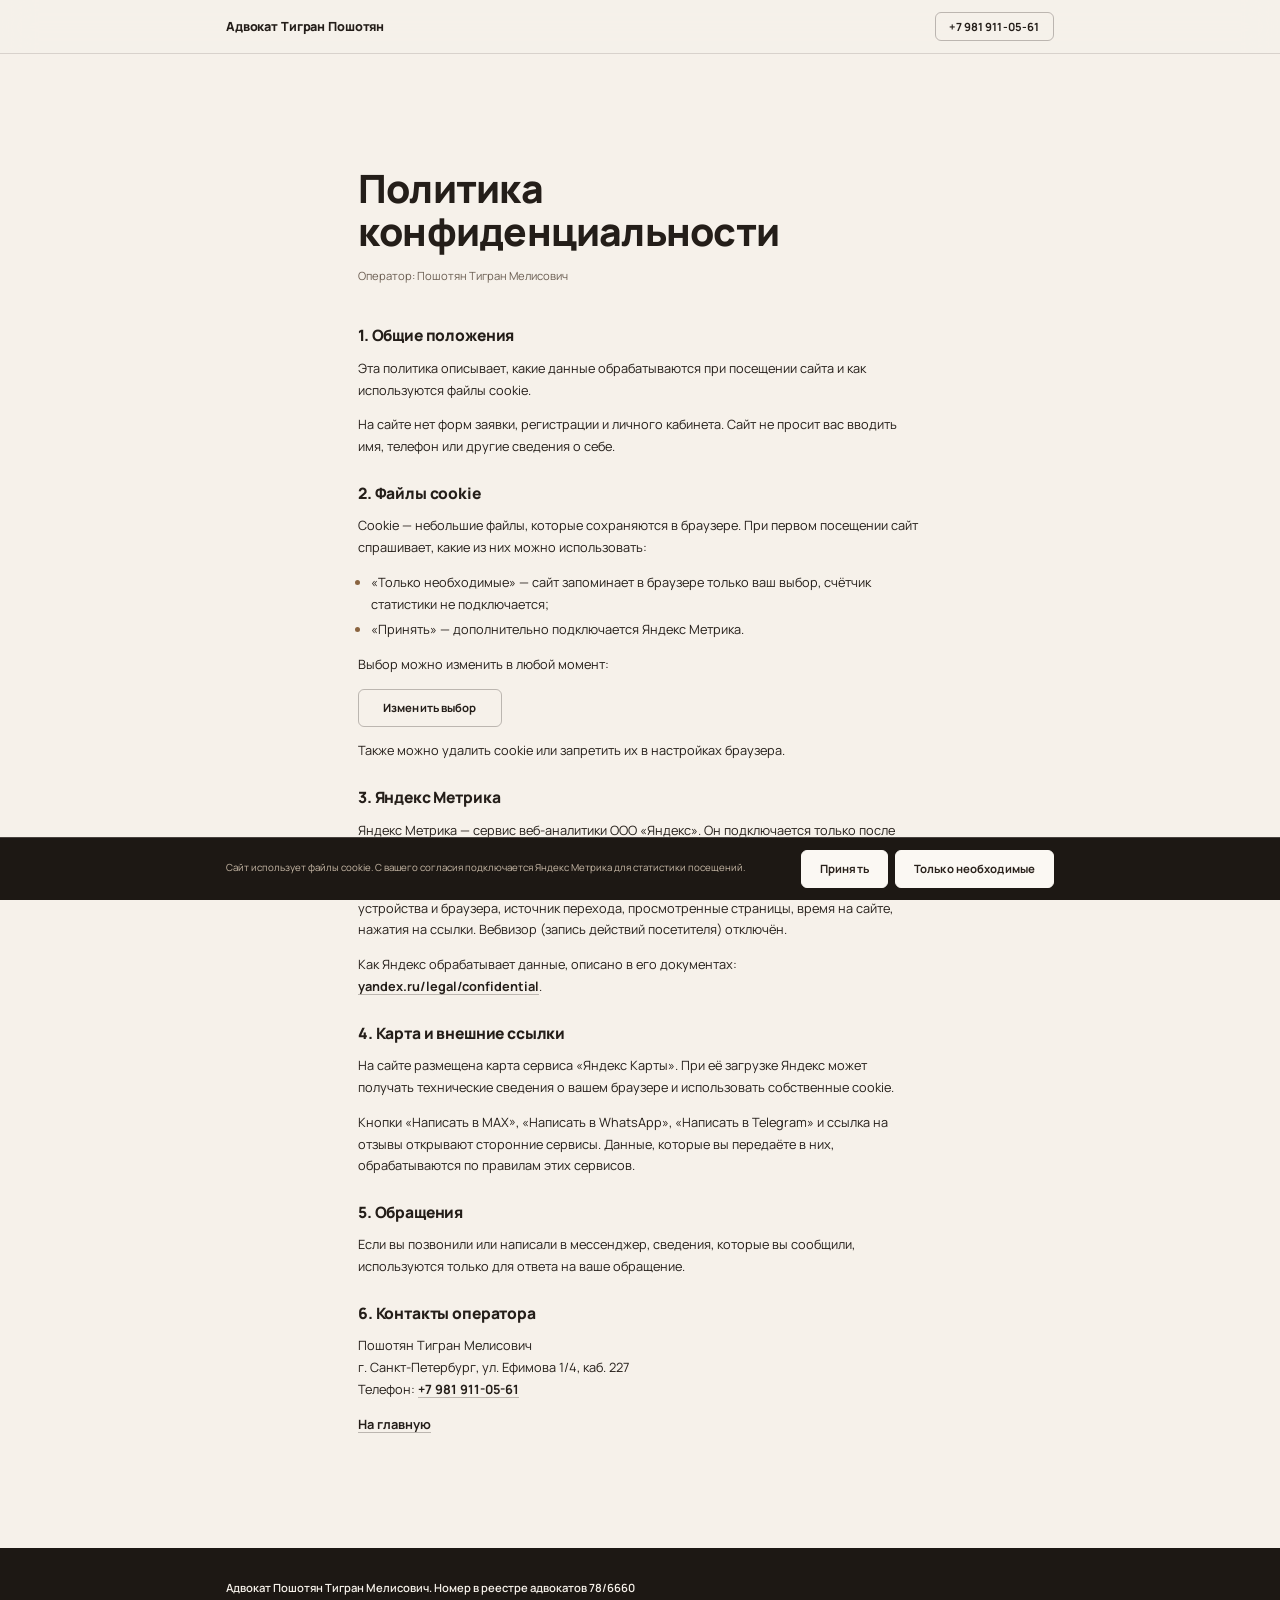
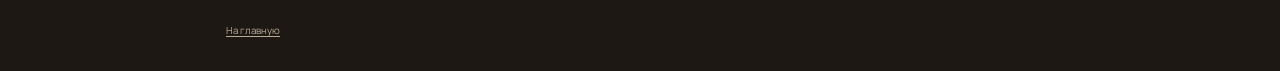
==== policy.html @ 23b0e8f7 "Prepare Poshotyan site preview" ====
<!DOCTYPE html>
<html lang="ru">
<head>
<meta charset="utf-8">
<meta name="viewport" content="width=device-width, initial-scale=1">
<title>Политика конфиденциальности — адвокат Тигран Пошотян</title>
<meta name="description" content="Политика конфиденциальности сайта адвоката Пошотяна Тиграна Мелисовича: файлы cookie и Яндекс Метрика.">
<!-- TODO: превью. Перед публикацией удалить строку с noindex -->
<meta name="robots" content="noindex">
<!-- TODO: заменить DOMAIN на реальный домен -->
<link rel="canonical" href="https://DOMAIN/policy.html">
<meta name="theme-color" content="#f6f1ea">
<meta name="format-detection" content="telephone=no">
<link rel="icon" href="favicon.svg" type="image/svg+xml">
<link rel="preload" href="fonts/manrope-cyrillic.woff2" as="font" type="font/woff2" crossorigin>
<link rel="stylesheet" href="css/style.css">
</head>
<body>

<header class="header">
  <div class="container header__inner">
    <a class="header__brand" href="index.html">Адвокат Тигран Пошотян</a>
    <a class="btn btn--ghost header__phone" href="tel:+79819110561">+7 981 911-05-61</a>
  </div>
</header>

<main class="section theme-light legal-page">
  <div class="container container--narrow">
    <h1>Политика конфиденциальности</h1>
    <p class="legal__meta">Оператор: Пошотян Тигран Мелисович</p>

    <div class="legal">
      <h2>1. Общие положения</h2>
      <p>Эта политика описывает, какие данные обрабатываются при посещении сайта и как используются файлы cookie.</p>
      <p>На сайте нет форм заявки, регистрации и личного кабинета. Сайт не просит вас вводить имя, телефон или другие сведения о себе.</p>

      <h2>2. Файлы cookie</h2>
      <p>Cookie&nbsp;— небольшие файлы, которые сохраняются в браузере. При первом посещении сайт спрашивает, какие из них можно использовать:</p>
      <ul class="legal__list">
        <li>«Только необходимые»&nbsp;— сайт запоминает в браузере только ваш выбор, счётчик статистики не подключается;</li>
        <li>«Принять»&nbsp;— дополнительно подключается Яндекс Метрика.</li>
      </ul>
      <p>Выбор можно изменить в любой момент:</p>
      <p><button class="btn btn--ghost" type="button" data-cookie-reset>Изменить выбор</button></p>
      <p>Также можно удалить cookie или запретить их в настройках браузера.</p>

      <h2>3. Яндекс Метрика</h2>
      <p>Яндекс Метрика&nbsp;— сервис веб-аналитики ООО «Яндекс». Он подключается только после нажатия кнопки «Принять» и нужен для статистики посещений сайта.</p>
      <p>Метрика использует cookie и получает обезличенные сведения о посещении: IP-адрес, тип устройства и браузера, источник перехода, просмотренные страницы, время на сайте, нажатия на ссылки. Вебвизор (запись действий посетителя) отключён.</p>
      <p>Как Яндекс обрабатывает данные, описано в его документах: <a class="link" href="https://yandex.ru/legal/confidential/" target="_blank" rel="noopener">yandex.ru/legal/confidential</a>.</p>

      <h2>4. Карта и внешние ссылки</h2>
      <p>На сайте размещена карта сервиса «Яндекс Карты». При её загрузке Яндекс может получать технические сведения о вашем браузере и использовать собственные cookie.</p>
      <p>Кнопки «Написать в MAX», «Написать в WhatsApp», «Написать в Telegram» и ссылка на отзывы открывают сторонние сервисы. Данные, которые вы передаёте в них, обрабатываются по правилам этих сервисов.</p>

      <h2>5. Обращения</h2>
      <p>Если вы позвонили или написали в мессенджер, сведения, которые вы сообщили, используются только для ответа на ваше обращение.</p>

      <h2>6. Контакты оператора</h2>
      <p>Пошотян Тигран Мелисович<br>
      г. Санкт-Петербург, ул. Ефимова 1/4, каб. 227<br>
      Телефон: <a class="link" href="tel:+79819110561">+7 981 911-05-61</a></p>

      <p><a class="link" href="index.html">На главную</a></p>
    </div>
  </div>
</main>

<footer class="footer">
  <div class="container footer__inner">
    <p class="footer__name">Адвокат Пошотян Тигран Мелисович. Номер в реестре адвокатов 78/6660</p>
    <p class="footer__legal"><a href="index.html">На главную</a></p>
  </div>
</footer>

<div class="cookie" id="cookie" role="region" aria-label="Файлы cookie" hidden>
  <div class="container cookie__inner">
    <p class="cookie__text">Сайт использует файлы cookie. С вашего согласия подключается Яндекс Метрика для статистики посещений.</p>
    <div class="cookie__actions">
      <button class="btn btn--primary cookie__btn" type="button" data-cookie="all">Принять</button>
      <button class="btn btn--primary cookie__btn" type="button" data-cookie="necessary">Только необходимые</button>
    </div>
  </div>
</div>

<script src="js/main.js" defer></script>
</body>
</html>
---- css/style.css ----
/* ============================================================
   Адвокат Пошотян Т. М. — одностраничный лендинг
   Схема: светлая и тёплая, под фото — кремовый фон, тёплый
   тёмно-коричневый акцент. Тёмные — только полоса консультации,
   подвал и плашка cookie.
   Порядок файла: 0. шрифт · 1. переменные · 2. сброс
   3. типографика · 4. layout и темы · 5. компоненты · 6. медиазапросы
   Анимаций нет: движение только на hover.
   ============================================================ */

/* ---------- 0. Шрифт (локальный, без внешнего CDN) ----------
   Manrope переменный 300–800. Подмножества по unicode-range:
   браузер скачает только нужные (кириллица + латиница). */
@font-face {
  font-family: 'Manrope';
  font-style: normal;
  font-weight: 300 800;
  font-display: swap;
  src: url('../fonts/manrope-cyrillic.woff2') format('woff2');
  unicode-range: U+0301, U+0400-045F, U+0490-0491, U+04B0-04B1, U+2116;
}
@font-face {
  font-family: 'Manrope';
  font-style: normal;
  font-weight: 300 800;
  font-display: swap;
  src: url('../fonts/manrope-cyrillic-ext.woff2') format('woff2');
  unicode-range: U+0460-052F, U+1C80-1C8A, U+20B4, U+2DE0-2DFF, U+A640-A69F, U+FE2E-FE2F;
}
@font-face {
  font-family: 'Manrope';
  font-style: normal;
  font-weight: 300 800;
  font-display: swap;
  src: url('../fonts/manrope-latin.woff2') format('woff2');
  unicode-range: U+0000-00FF, U+0131, U+0152-0153, U+02BB-02BC, U+02C6, U+02DA, U+02DC, U+0304, U+0308, U+0329, U+2000-206F, U+20AC, U+2122, U+2191, U+2193, U+2212, U+2215, U+FEFF, U+FFFD;
}
@font-face {
  font-family: 'Manrope';
  font-style: normal;
  font-weight: 300 800;
  font-display: swap;
  src: url('../fonts/manrope-latin-ext.woff2') format('woff2');
  unicode-range: U+0100-02BA, U+02BD-02C5, U+02C7-02CC, U+02CE-02D7, U+02DD-02FF, U+0304, U+0308, U+0329, U+1D00-1DBF, U+1E00-1E9F, U+1EF2-1EFF, U+2020, U+20A0-20AB, U+20AD-20C0, U+2113, U+2C60-2C7F, U+A720-A7FF;
}

/* ---------- 1. Переменные ---------- */
:root {
  /* Палитра: крем под тёплый свет на фото, кофейный — под тёмный кабинет */
  --cream-50: #fbf8f3;     /* карточки на светлом */
  --cream-100: #f6f1ea;    /* основной фон */
  --cream-200: #eee6da;    /* альтернативный фон, на тон плотнее */
  --espresso-950: #1d1814; /* подвал, плашка cookie */
  --espresso-900: #2a221c; /* тёмная полоса, основная кнопка */
  --espresso-800: #3a2f26; /* поверхности на тёмном */
  --bronze: #8a6440;       /* акцент на светлом: номера, подписи */
  --bronze-light: #c8a57f; /* акцент на тёмном */
  --ink: #241e19;          /* текст на светлом */
  --slate: #6b5e52;        /* вторичный текст на светлом */

  /* Тема по умолчанию — светлая */
  --bg: var(--cream-100);
  --bg-alt: var(--cream-200);
  --fg: var(--ink);
  --muted: var(--slate);
  --label: var(--bronze);
  --line: rgba(36, 30, 25, 0.14);
  --line-strong: rgba(36, 30, 25, 0.28);
  --card: var(--cream-50);
  --cta-bg: var(--espresso-900);
  --cta-fg: var(--cream-50);

  --font: "Manrope", "Segoe UI", "Arial", sans-serif;

  /* Шкала размеров */
  --fs-h1: clamp(1.75rem, 1.1rem + 3vw, 3.25rem);
  --fs-h2: clamp(1.5rem, 1.15rem + 1.6vw, 2.4rem);
  --fs-h3: clamp(1.1rem, 1rem + 0.5vw, 1.35rem);
  --fs-body: 1.0625rem;
  --fs-small: 0.9375rem;
  --fs-micro: 0.8125rem;

  /* Отступы и сетка */
  --space-section: clamp(4.5rem, 3rem + 6vw, 9.5rem);
  --space-block: clamp(2rem, 1.5rem + 2vw, 3.5rem);
  --container: 74rem;
  --gutter: clamp(1.25rem, 4vw, 2.5rem);

  /* Радиусы */
  --radius-s: 6px;
  --radius-m: 12px;

  /* Hover: плавно и медленно */
  --ease-out: cubic-bezier(0.22, 1, 0.36, 1);
  --t-hover: 0.7s;

  --header-h: 4.5rem;

  color-scheme: only light;
}

.theme-light {
  --bg: var(--cream-100);
  --bg-alt: var(--cream-200);
  --card: var(--cream-50);
}

.theme-paper {
  --bg: var(--cream-200);
  --bg-alt: var(--cream-100);
  --card: var(--cream-50);
}

.theme-dark {
  --bg: var(--espresso-900);
  --bg-alt: var(--espresso-800);
  --fg: #f6f1ea;
  --muted: #c9baa8;
  --label: var(--bronze-light);
  --line: rgba(246, 241, 234, 0.16);
  --line-strong: rgba(246, 241, 234, 0.34);
  --card: var(--espresso-800);
  --cta-bg: var(--cream-50);
  --cta-fg: var(--espresso-900);
}

/* ---------- 2. Сброс ---------- */
*,
*::before,
*::after {
  box-sizing: border-box;
  margin: 0;
  padding: 0;
}

html {
  -webkit-text-size-adjust: 100%;
  scroll-padding-top: calc(var(--header-h) + 1rem);
}

/* Плотность десктопа, как у эталона: макет на rem и clamp(),
   уменьшение базового кегля пропорционально ужимает всё.
   Мобайл (ниже 64em) не трогаем. */
@media (min-width: 64.01em) {
  html { font-size: 75%; }
}

body {
  min-height: 100vh;
  text-rendering: optimizeLegibility;
  -webkit-font-smoothing: antialiased;
}

img {
  display: block;
  max-width: 100%;
  height: auto;
}

ul,
ol {
  list-style: none;
}

a {
  color: inherit;
}

button {
  font: inherit;
  color: inherit;
  background: none;
  border: 0;
  cursor: pointer;
}

address {
  font-style: normal;
}

/* ---------- 3. Типографика ---------- */
body {
  font-family: var(--font);
  font-size: var(--fs-body);
  font-weight: 400;
  line-height: 1.7;
  color: var(--fg);
  background-color: var(--cream-100);
}

h1,
h2,
h3 {
  font-weight: 800;
  line-height: 1.12;
  letter-spacing: -0.02em;
}

h1 { font-size: var(--fs-h1); }
h2 { font-size: var(--fs-h2); }

p + p {
  margin-top: 1em;
}

::selection {
  background: var(--espresso-900);
  color: var(--cream-50);
}

:focus-visible {
  outline: 2px solid var(--bronze);
  outline-offset: 3px;
  border-radius: 2px;
}

.theme-dark :focus-visible,
.footer :focus-visible,
.cookie :focus-visible {
  outline-color: var(--cream-50);
}

.nowrap { white-space: nowrap; }

/* ---------- 4. Layout и темы секций ---------- */
.container {
  max-width: var(--container);
  margin-inline: auto;
  padding-inline: var(--gutter);
}

.container--narrow {
  max-width: 52rem;
}

.section {
  position: relative;
  padding-block: var(--space-section);
  background: var(--bg);
  color: var(--fg);
}

.section > .container {
  position: relative;
  z-index: 1;
}

/* Плёночное зерно на тёмных блоках: убирает «пластиковую» гладкость */
.theme-dark::after {
  content: "";
  position: absolute;
  inset: 0;
  z-index: 0;
  pointer-events: none;
  background-image: url("data:image/svg+xml,%3Csvg xmlns='http://www.w3.org/2000/svg' width='160' height='160'%3E%3Cfilter id='n'%3E%3CfeTurbulence type='fractalNoise' baseFrequency='0.9' numOctaves='2' stitchTiles='stitch'/%3E%3CfeColorMatrix type='saturate' values='0'/%3E%3C/filter%3E%3Crect width='100%25' height='100%25' filter='url(%23n)'/%3E%3C/svg%3E");
  background-size: 160px;
  opacity: 0.05;
}

.section__title {
  max-width: 46rem;
  margin-bottom: var(--space-block);
}

/* ---------- 5. Компоненты ---------- */

/* Подпись над заголовком: черта + капитель */
.sheet-label {
  margin-bottom: 1.5rem;
  font-size: 0.78rem;
  font-weight: 700;
  letter-spacing: 0.22em;
  text-transform: uppercase;
  color: var(--label);
}

.sheet-label::before {
  content: "";
  display: inline-block;
  width: 2rem;
  height: 1px;
  margin-right: 0.85rem;
  vertical-align: middle;
  background: currentColor;
}

/* Кнопки */
.btn {
  display: inline-block;
  padding: 0.95rem 2rem;
  border: 1px solid transparent;
  border-radius: var(--radius-s);
  font-weight: 700;
  font-size: 0.95rem;
  letter-spacing: 0.01em;
  line-height: 1.2;
  text-align: center;
  text-decoration: none;
  cursor: pointer;
  transition:
    background-color var(--t-hover) var(--ease-out),
    border-color var(--t-hover) var(--ease-out),
    color var(--t-hover) var(--ease-out),
    box-shadow var(--t-hover) var(--ease-out),
    transform var(--t-hover) var(--ease-out);
}

.btn--primary {
  background: var(--cta-bg);
  border-color: var(--cta-bg);
  color: var(--cta-fg);
}

.btn--primary:hover {
  transform: translateY(-2px);
  box-shadow: 0 14px 30px -14px rgba(29, 24, 20, 0.55);
}

.btn--ghost {
  border-color: var(--line-strong);
  color: var(--fg);
}

.btn--ghost:hover {
  border-color: var(--fg);
  transform: translateY(-2px);
}

.btn--wide {
  display: block;
  width: 100%;
}

/* Текстовая ссылка */
.link {
  font-weight: 700;
  color: var(--fg);
  text-decoration: underline;
  text-decoration-color: var(--line-strong);
  text-underline-offset: 0.25em;
  transition: text-decoration-color var(--t-hover) var(--ease-out), color var(--t-hover) var(--ease-out);
}

.link:hover {
  color: var(--bronze);
  text-decoration-color: currentColor;
}

/* ----- Шапка: закреплена, светлая, полупрозрачная ----- */
.header {
  position: sticky;
  top: 0;
  z-index: 40;
  height: var(--header-h);
  background: rgba(246, 241, 234, 0.9);
  -webkit-backdrop-filter: blur(16px);
  backdrop-filter: blur(16px);
  border-bottom: 1px solid var(--line);
  color: var(--fg);
}

.header__inner {
  display: flex;
  align-items: center;
  justify-content: space-between;
  gap: 1rem;
  height: 100%;
}

.header__brand {
  font-weight: 800;
  font-size: 1.05rem;
  line-height: 1.25;
  letter-spacing: -0.01em;
  text-decoration: none;
}

.header__phone {
  padding: 0.55rem 1.15rem;
  font-size: var(--fs-small);
  white-space: nowrap;
}

/* ----- Первый экран ----- */
.hero {
  position: relative;
  display: flex;
  align-items: center;
  min-height: min(calc(100svh - var(--header-h)), 46rem);
  overflow: hidden;
  background: var(--bg);
  color: var(--fg);
}

/* Кадр справа уходит под край экрана, левая граница растворяется
   в фоне маской — фото читается частью сцены, а не вставкой */
.hero__figure {
  position: absolute;
  inset-block: 0;
  right: 0;
  width: min(48vw, 62rem);
  -webkit-mask-image: linear-gradient(to right, transparent 0%, #000 34%);
  mask-image: linear-gradient(to right, transparent 0%, #000 34%);
}

.hero__figure img {
  width: 100%;
  height: 100%;
  object-fit: cover;
  object-position: 40% 30%;
}

.hero__content {
  position: relative;
  z-index: 1;
  width: 100%;
  padding-block: clamp(3rem, 8vh, 5rem);
}

.hero__text {
  max-width: 36rem;
}

.hero__case-label {
  margin-bottom: 1.75rem;
}

.hero__subtitle {
  max-width: 34rem;
  margin-top: 1.4rem;
  font-size: clamp(1.02rem, 0.95rem + 0.5vw, 1.25rem);
  font-weight: 600;
  line-height: 1.45;
  letter-spacing: -0.01em;
  color: var(--muted);
}

.hero__lead {
  margin-top: 2rem;
  font-weight: 700;
  color: var(--fg);
}

.hero__actions {
  display: flex;
  flex-wrap: wrap;
  gap: 0.9rem;
  margin-top: 1rem;
}

.hero__actions .btn {
  padding-inline: 1.5rem;
}

/* Ссылка на отзывы под кнопками первого экрана */
.hero__reviews {
  margin-top: 1.1rem;
  font-size: var(--fs-small);
}

/* ----- Об адвокате ----- */
.about {
  display: grid;
  grid-template-columns: minmax(0, 5fr) minmax(0, 7fr);
  gap: clamp(2rem, 5vw, 5rem);
  align-items: start;
}

.about__quote {
  padding-left: 1.5rem;
  border-left: 2px solid var(--bronze);
  font-size: clamp(1.2rem, 1.05rem + 0.7vw, 1.55rem);
  font-weight: 700;
  letter-spacing: -0.01em;
  line-height: 1.45;
}

/* Список с тире и линиями-разделителями */
.check-list {
  border-top: 1px solid var(--line);
}

.check-list li {
  display: grid;
  grid-template-columns: 1.7rem minmax(0, 1fr);
  padding-block: 0.9rem;
  border-bottom: 1px solid var(--line);
  color: var(--fg);
}

.check-list li::before {
  content: "—";
  color: var(--label);
}

/* ----- Карточки направлений ----- */
.services {
  display: grid;
  grid-template-columns: repeat(2, minmax(0, 1fr));
  gap: 1.5rem;
  counter-reset: service;
}

.service {
  display: flex;
  flex-direction: column;
  gap: 1rem;
  padding: 2.25rem 2rem;
  border: 1px solid var(--line);
  border-radius: var(--radius-m);
  background: var(--card);
  font-size: var(--fs-h3);
  font-weight: 800;
  line-height: 1.3;
  letter-spacing: -0.01em;
  counter-increment: service;
}

/* Номер — оформление: порядок сообщает сам список */
.service::before {
  content: counter(service, decimal-leading-zero);
  content: counter(service, decimal-leading-zero) / "";
  font-size: 2rem;
  font-weight: 300;
  line-height: 1;
  letter-spacing: -0.02em;
  color: var(--label);
}

/* ----- Награды ----- */
.awards {
  display: grid;
  grid-template-columns: repeat(5, minmax(0, 1fr));
  gap: 1.5rem;
}

.award {
  display: flex;
  flex-direction: column;
  gap: 1rem;
  height: 100%;
  padding: 1rem 1rem 1.25rem;
  border: 1px solid var(--line);
  border-radius: var(--radius-m);
  background: var(--card);
  text-decoration: none;
  cursor: zoom-in;
  transition:
    border-color var(--t-hover) var(--ease-out),
    box-shadow var(--t-hover) var(--ease-out),
    transform var(--t-hover) var(--ease-out);
}

.award:hover {
  border-color: var(--espresso-900);
  box-shadow: 0 24px 44px -30px rgba(29, 24, 20, 0.45);
  transform: translateY(-4px);
}

.award img {
  width: 100%;
  aspect-ratio: 360 / 505;
  object-fit: cover;
  object-position: top;
  border-radius: var(--radius-s);
}

.award span {
  font-size: var(--fs-micro);
  font-weight: 600;
  line-height: 1.45;
  color: var(--muted);
  transition: color var(--t-hover) var(--ease-out);
}

.award:hover span {
  color: var(--fg);
}

/* ----- Принципы: шаги с номером на линии ----- */
.steps {
  display: grid;
  grid-template-columns: repeat(3, minmax(0, 1fr));
  gap: 3rem 2rem;
  counter-reset: step;
}

.step {
  position: relative;
  padding-top: 1.75rem;
  border-top: 1px solid var(--line);
  font-size: clamp(1.05rem, 0.95rem + 0.5vw, 1.3rem);
  font-weight: 700;
  line-height: 1.4;
  letter-spacing: -0.01em;
  counter-increment: step;
}

.step::before {
  content: counter(step, decimal-leading-zero);
  content: counter(step, decimal-leading-zero) / "";
  position: absolute;
  top: -0.85rem;
  left: 0;
  padding-right: 0.85rem;
  background: var(--bg);
  font-size: 1.15rem;
  font-weight: 300;
  line-height: 1.5;
  letter-spacing: 0.02em;
  color: var(--label);
}

/* ----- Полоса призыва (консультация) ----- */
.cta {
  position: relative;
  padding-block: calc(var(--space-section) * 0.6);
  background: var(--bg);
  color: var(--fg);
}

/* Тонкая акцентная линия сверху */
.cta::before {
  content: "";
  position: absolute;
  inset: 0 0 auto 0;
  z-index: 1;
  height: 2px;
  background: var(--bronze-light);
  opacity: 0.6;
}

.cta > .container {
  position: relative;
  z-index: 1;
}

.cta__inner {
  display: grid;
  grid-template-columns: minmax(0, 1fr) auto;
  gap: clamp(1.25rem, 3vw, 3rem);
  align-items: center;
}

.cta__title {
  max-width: 34rem;
  font-size: clamp(1.4rem, 1.1rem + 1.2vw, 2rem);
  line-height: 1.2;
  letter-spacing: -0.015em;
  text-wrap: balance;
}

.cta__desc {
  margin-top: 0.85rem;
  color: var(--muted);
}

/* Кнопки в столбец одинаковой ширины */
.cta__actions {
  display: grid;
  gap: 0.6rem;
  justify-self: end;
  width: 100%;
  max-width: 17rem;
}

.cta__actions .btn {
  width: 100%;
}

/* ----- Контакты ----- */
.contacts {
  display: grid;
  grid-template-columns: minmax(0, 5fr) minmax(0, 7fr);
  gap: clamp(2rem, 5vw, 5rem);
  align-items: start;
}

.contacts__list {
  display: grid;
  gap: 1rem;
}

.contacts__row {
  display: grid;
  grid-template-columns: 6.5rem minmax(0, 1fr);
  gap: 1rem;
  padding-bottom: 1rem;
  border-bottom: 1px solid var(--line);
}

.contacts__row dt {
  padding-top: 0.25rem;
  font-size: 0.78rem;
  font-weight: 700;
  letter-spacing: 0.18em;
  text-transform: uppercase;
  color: var(--label);
}

.contacts__row dd {
  font-weight: 600;
}

.contacts__link {
  text-decoration: none;
  white-space: nowrap;
  transition: color var(--t-hover) var(--ease-out);
}

.contacts__link:hover {
  color: var(--bronze);
}

.contacts__more {
  margin-top: 1.5rem;
}

.contacts__map {
  position: sticky;
  top: calc(var(--header-h) + 1.5rem);
}

.map__frame {
  display: block;
  width: 100%;
  height: 30rem;
  border: 1px solid var(--line);
  border-radius: var(--radius-m);
  background: var(--bg-alt);
  /* Карта чуть приглушена под тёплую гамму; при наведении — как есть */
  filter: saturate(0.7) sepia(0.06);
  transition: filter var(--t-hover) var(--ease-out);
}

.contacts__map:hover .map__frame,
.contacts__map:focus-within .map__frame {
  filter: none;
}

/* ----- Подвал ----- */
.footer {
  padding-block: 2.5rem;
  background: var(--espresso-950);
  color: #f6f1ea;
}

.footer__inner {
  display: grid;
  gap: 0.75rem;
}

.footer__name {
  font-size: var(--fs-small);
  font-weight: 600;
}

.footer__legal a {
  font-size: var(--fs-micro);
  color: #b9aa98;
  text-decoration: underline;
  text-underline-offset: 0.25em;
  transition: color var(--t-hover) var(--ease-out);
}

.footer__legal a:hover {
  color: #f6f1ea;
}

/* ----- Просмотр грамот ----- */
.lightbox {
  margin: auto;
  border: 0;
  padding: 0;
  background: transparent;
  max-width: 96vw;
  max-height: 96vh;
  overflow: visible;
}

.lightbox::backdrop {
  background: rgba(29, 24, 20, 0.9);
}

.lightbox img {
  max-width: 96vw;
  max-height: 92vh;
  width: auto;
  height: auto;
  border-radius: var(--radius-s);
  cursor: zoom-out;
}

.lightbox__close {
  position: fixed;
  top: 0.75rem;
  right: 0.75rem;
  display: grid;
  place-items: center;
  width: 2.75rem;
  height: 2.75rem;
  border-radius: var(--radius-s);
  background: var(--cream-50);
  color: var(--ink);
  font-size: 1.75rem;
  line-height: 1;
}

/* ----- Уведомление о cookie -----
   Плашка у нижнего края, вне потока: её появление ничего не сдвигает.
   Обе кнопки одного вида — согласие и отказ равноценны. */
.cookie {
  position: fixed;
  inset: auto 0 0 0;
  z-index: 45;
  padding-block: 1rem;
  padding-bottom: calc(1rem + env(safe-area-inset-bottom, 0px));
  background: var(--espresso-950);
  border-top: 1px solid rgba(246, 241, 234, 0.2);
  color: #f6f1ea;
  --cta-bg: var(--cream-50);
  --cta-fg: var(--espresso-900);
}

.cookie[hidden] {
  display: none;
}

.cookie__inner {
  display: flex;
  flex-wrap: wrap;
  gap: 1rem 2rem;
  align-items: center;
  justify-content: space-between;
}

.cookie__text {
  flex: 1 1 22rem;
  font-size: var(--fs-micro);
  line-height: 1.5;
  color: #c9baa8;
}

.cookie__text a {
  color: #f6f1ea;
  text-decoration: underline;
  text-underline-offset: 0.2em;
}

.cookie__actions {
  display: flex;
  gap: 0.6rem;
  flex-shrink: 0;
}

.cookie__btn {
  padding-inline: 1.5rem;
  white-space: nowrap;
}

/* ----- Политика конфиденциальности ----- */
.legal-page h1 {
  max-width: 40rem;
}

.legal__meta {
  margin-top: 1rem;
  font-size: var(--fs-small);
  color: var(--muted);
}

.legal {
  margin-top: var(--space-block);
}

.legal > * + * {
  margin-top: 1.1rem;
}

.legal h2 {
  margin-top: 2.25rem;
  font-size: clamp(1.05rem, 0.95rem + 0.45vw, 1.3rem);
  font-weight: 800;
  letter-spacing: -0.01em;
}

.legal h2:first-child {
  margin-top: 0;
}

.legal__list {
  display: grid;
  gap: 0.3rem;
  padding-left: 1.1rem;
  list-style: disc;
}

.legal__list li::marker {
  color: var(--bronze);
}

/* ---------- 6. Медиазапросы ---------- */

@media (max-width: 64em) {
  /* Первый экран: кадр во всю ширину сверху, низ кадра растворяется
     в фоне, текст идёт следом */
  .hero {
    display: block;
    min-height: 0;
  }

  .hero__figure {
    position: relative;
    inset: auto;
    width: 100%;
    aspect-ratio: 762 / 546;
    max-height: 60svh;
    -webkit-mask-image: none;
    mask-image: none;
  }

  .hero__figure::after {
    content: "";
    position: absolute;
    inset: 0;
    pointer-events: none;
    background: linear-gradient(to top, var(--bg) 0%, rgba(246, 241, 234, 0) 26%);
  }

  .hero__figure img {
    object-position: 50% 30%;
  }

  .hero__content {
    padding-block: 0.5rem clamp(3rem, 8vw, 4.5rem);
  }

  .hero__case-label {
    margin-bottom: 1rem;
  }

  .hero__subtitle {
    margin-top: 1rem;
  }

  .hero__lead {
    margin-top: 1.5rem;
  }

  /* Три действия в столбец одной ширины */
  .hero__actions {
    display: grid;
    gap: 0.7rem;
    max-width: 26rem;
  }

  .hero__actions .btn {
    width: 100%;
  }

  .about,
  .contacts,
  .cta__inner,
  .services,
  .steps {
    grid-template-columns: minmax(0, 1fr);
  }

  .awards {
    grid-template-columns: repeat(3, minmax(0, 1fr));
  }

  .cta__actions {
    justify-self: stretch;
    max-width: 26rem;
  }

  .contacts__map {
    position: static;
  }

  .cookie {
    padding-block: 0.8rem;
  }

  .cookie__inner {
    gap: 0.7rem;
  }

  .cookie__text {
    line-height: 1.4;
  }

  .cookie__actions {
    width: 100%;
  }

  .cookie__actions .btn {
    flex: 1;
    padding: 0.7rem 0.75rem;
    font-size: 0.85rem;
    white-space: normal;
  }
}

@media (max-width: 40em) {
  :root {
    --fs-body: 1rem;
  }

  .header__brand {
    font-size: 0.9rem;
  }

  /* На телефоне номер в шапке — строкой, без рамки: так помещается рядом с именем */
  .header__phone {
    padding: 0;
    border: 0;
    font-size: 0.875rem;
  }

  .header__phone:hover {
    transform: none;
  }

  .hero__actions,
  .cta__actions {
    max-width: none;
  }

  .service {
    padding: 1.6rem 1.4rem;
  }

  .service::before {
    font-size: 1.6rem;
  }

  .awards {
    grid-template-columns: repeat(2, minmax(0, 1fr));
    gap: 1rem 0.75rem;
  }

  .award {
    padding: 0.6rem 0.6rem 0.9rem;
    gap: 0.75rem;
  }

  .contacts__row {
    grid-template-columns: minmax(0, 1fr);
    gap: 0.2rem;
  }

  .map__frame {
    height: 22rem;
  }
}

@media (prefers-reduced-motion: reduce) {
  :root {
    --t-hover: 0.01ms;
  }
}
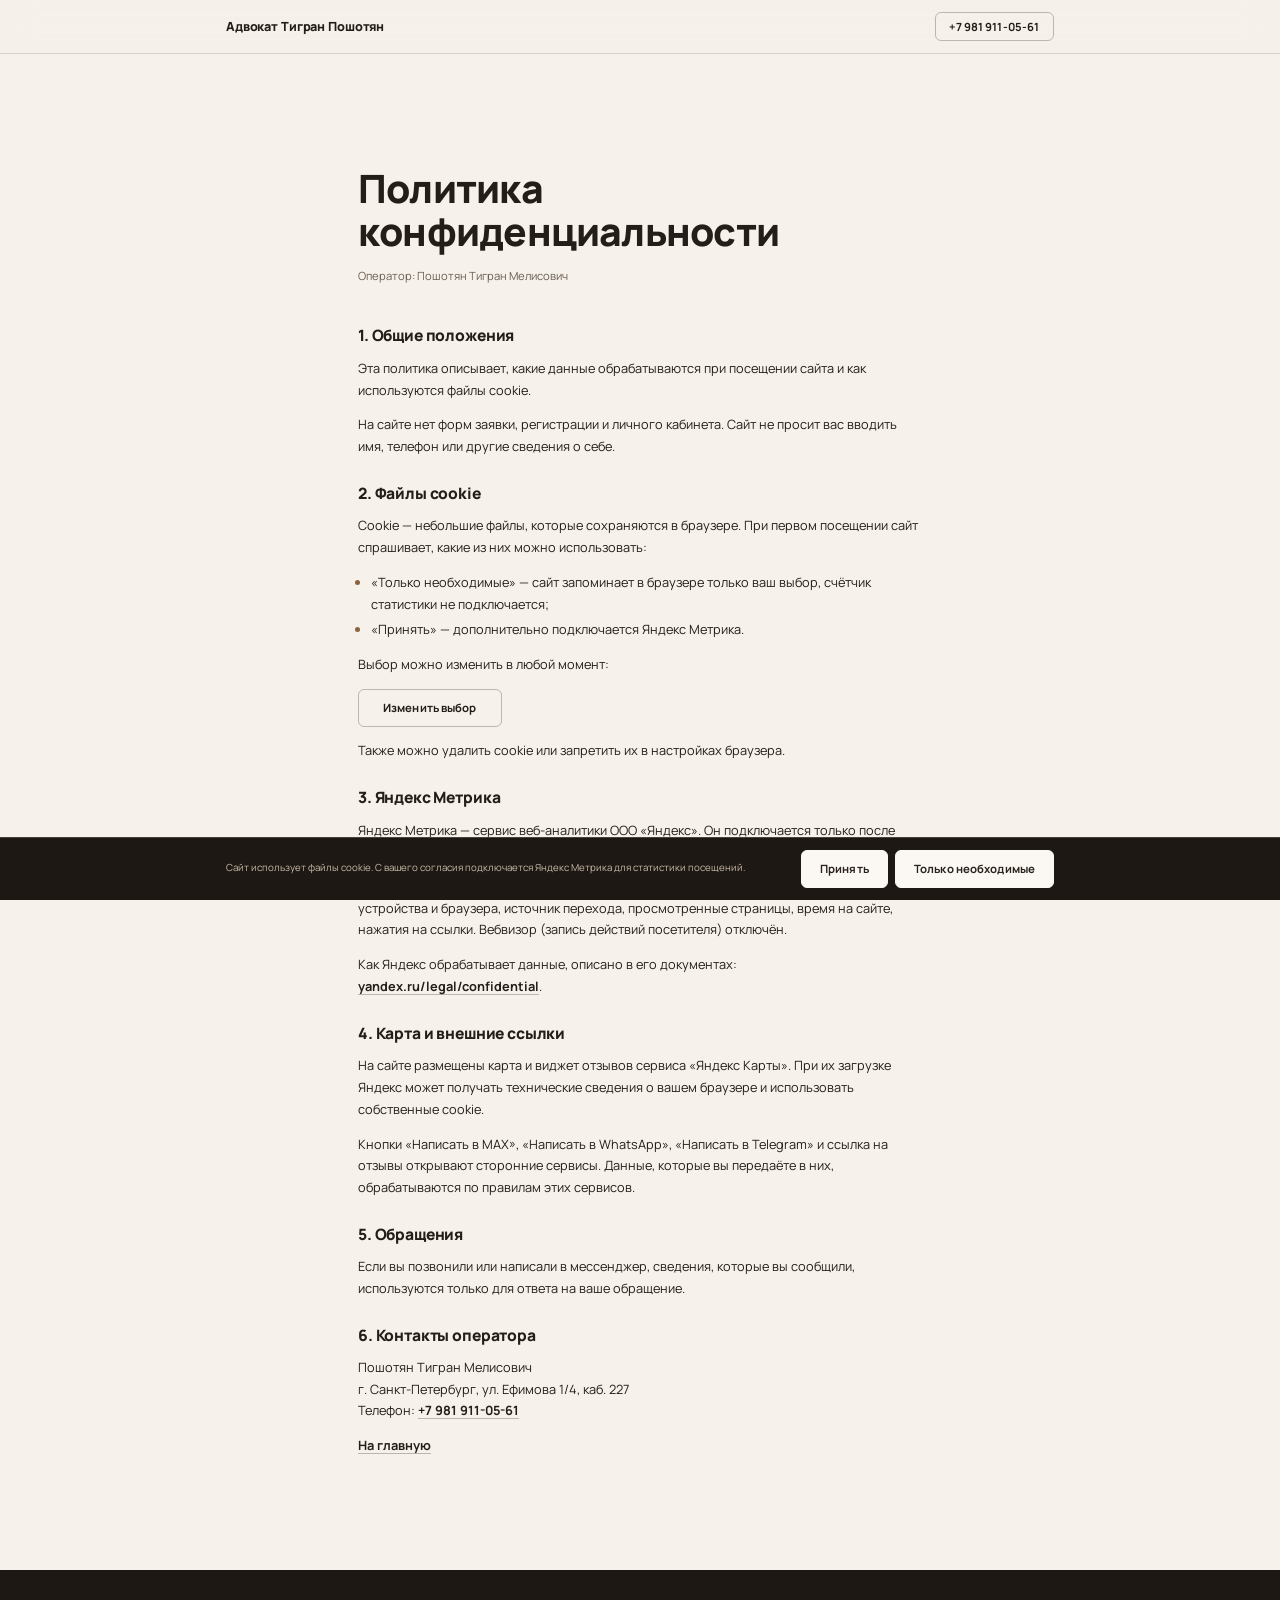
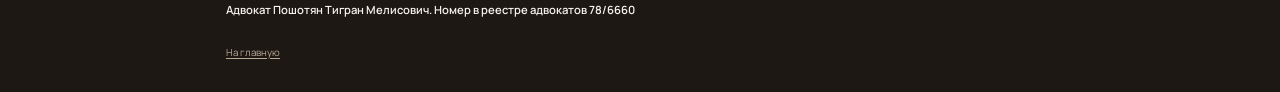
==== commit 3d560bb1: "Embed Yandex Maps reviews widget" ====
--- a/policy.html
+++ b/policy.html
@@ -50,7 +50,7 @@
       <p>Как Яндекс обрабатывает данные, описано в его документах: <a class="link" href="https://yandex.ru/legal/confidential/" target="_blank" rel="noopener">yandex.ru/legal/confidential</a>.</p>
 
       <h2>4. Карта и внешние ссылки</h2>
-      <p>На сайте размещена карта сервиса «Яндекс Карты». При её загрузке Яндекс может получать технические сведения о вашем браузере и использовать собственные cookie.</p>
+      <p>На сайте размещены карта и виджет отзывов сервиса «Яндекс Карты». При их загрузке Яндекс может получать технические сведения о вашем браузере и использовать собственные cookie.</p>
       <p>Кнопки «Написать в MAX», «Написать в WhatsApp», «Написать в Telegram» и ссылка на отзывы открывают сторонние сервисы. Данные, которые вы передаёте в них, обрабатываются по правилам этих сервисов.</p>
 
       <h2>5. Обращения</h2>
--- a/css/style.css
+++ b/css/style.css
@@ -721,6 +721,36 @@
   top: calc(var(--header-h) + 1.5rem);
 }
 
+/* Виджет отзывов Яндекс Карт: сервис поддерживает ширину 300–760px */
+.reviews-widget {
+  position: relative;
+  width: 100%;
+  max-width: 35rem;
+  height: 40rem;
+  overflow: hidden;
+  border: 1px solid var(--line);
+  border-radius: var(--radius-m);
+  background: var(--card);
+}
+
+.reviews-widget iframe {
+  display: block;
+  width: 100%;
+  height: 100%;
+  border: 0;
+}
+
+.reviews-widget > a {
+  position: absolute;
+  inset: auto 0 0;
+  padding: 0.35rem 1rem;
+  background: var(--card);
+  color: var(--muted);
+  font-size: 0.625rem;
+  text-align: center;
+  text-decoration: none;
+}
+
 .map__frame {
   display: block;
   width: 100%;
@@ -1054,6 +1084,10 @@
   .map__frame {
     height: 22rem;
   }
+
+  .reviews-widget {
+    height: 38rem;
+  }
 }
 
 @media (prefers-reduced-motion: reduce) {
